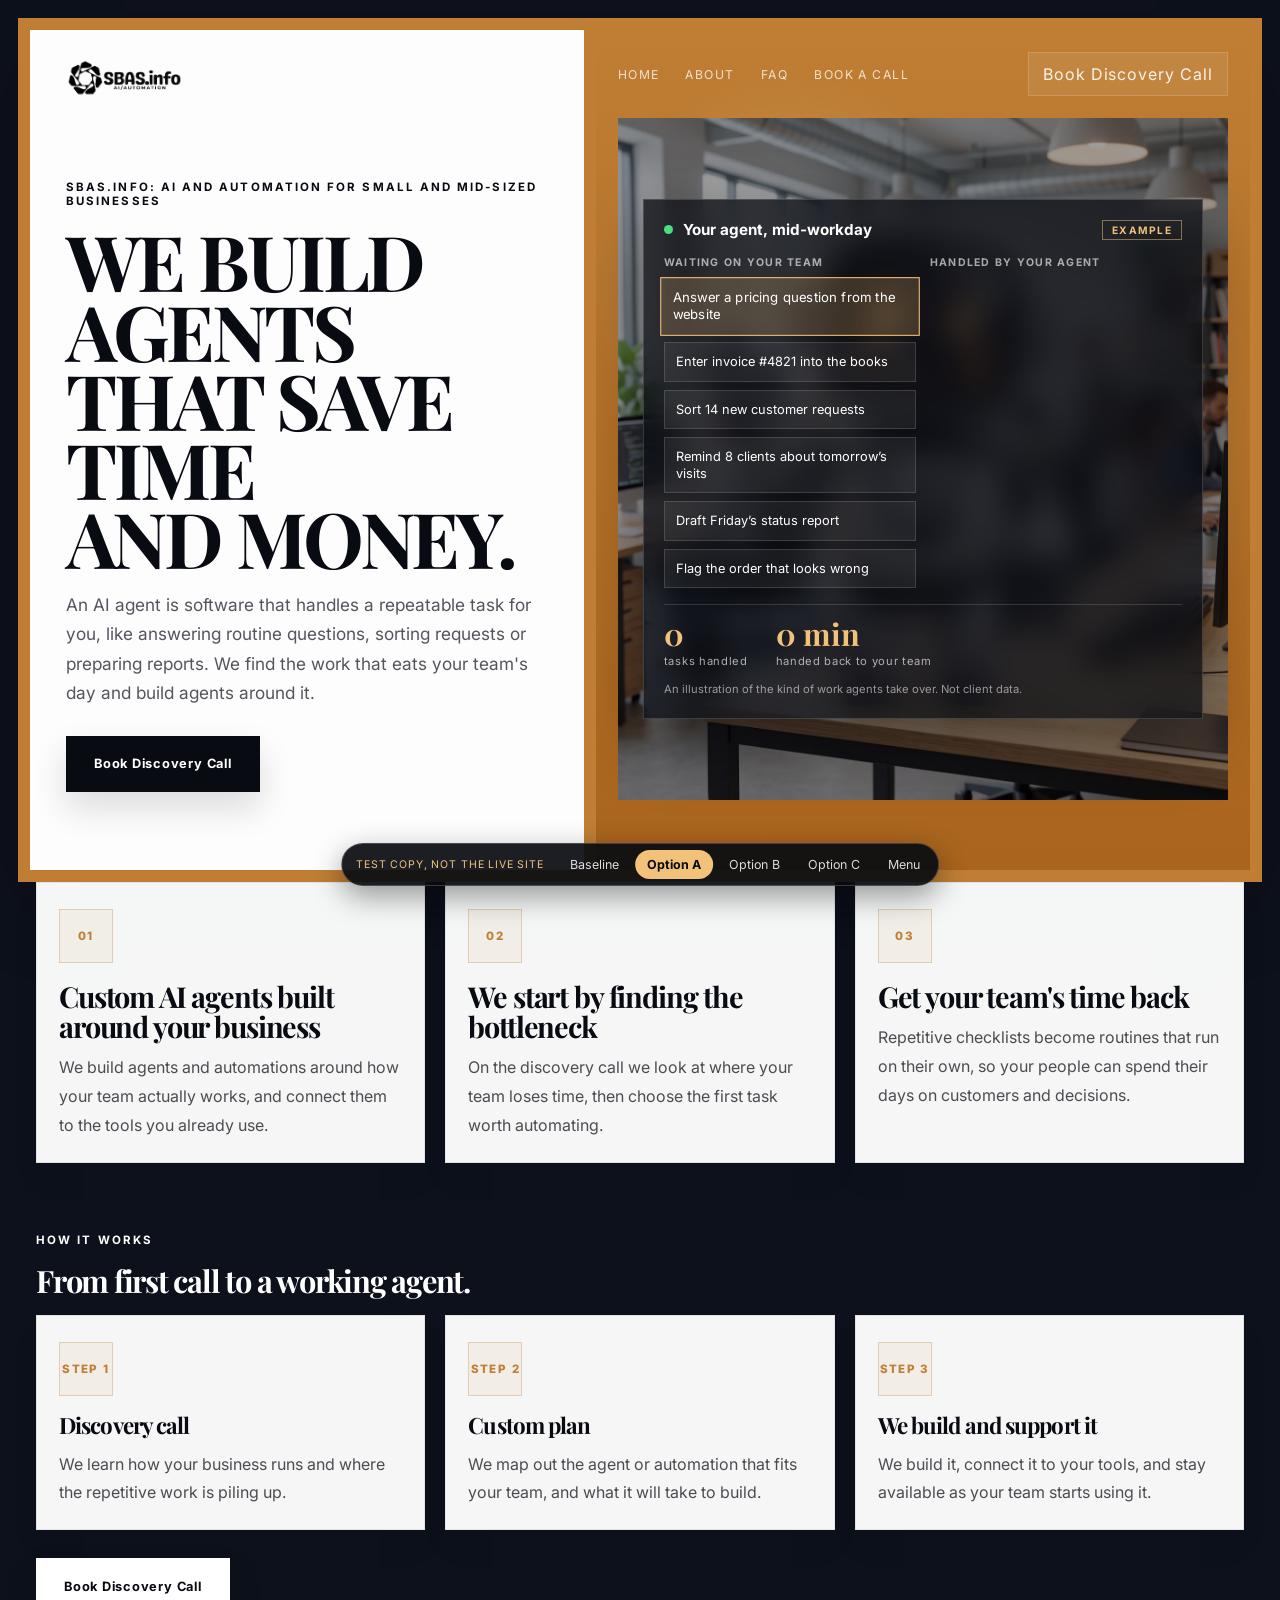
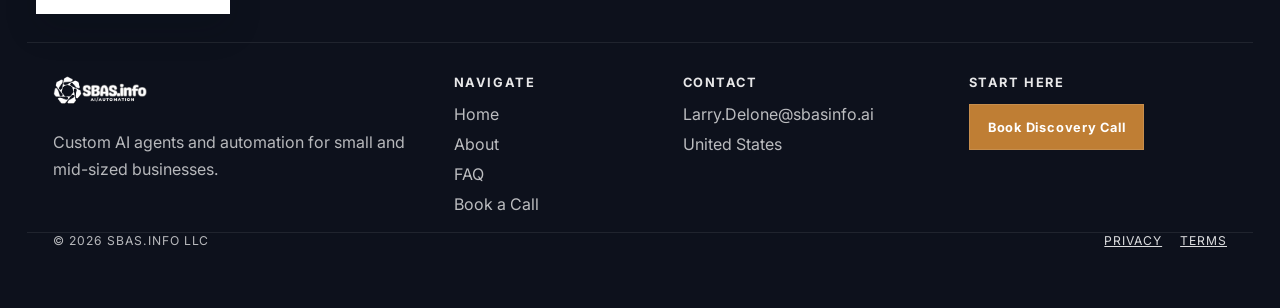
==== option-a.html @ 4b55c373 "Homepage Lab: test copy of the homepage with three wow options Baseline plus Option A (agent task bo" ====
<!DOCTYPE html>
<html lang="en">
  <head>
    <meta charset="UTF-8" />
    <meta name="viewport" content="width=device-width, initial-scale=1.0" />
    <meta name="robots" content="noindex, nofollow" />
    <title>Lab Option A | SBAS.info</title>
    <meta
      name="description"
      content="SBAS.info builds custom AI agents and automations for small and mid-sized businesses. Book a discovery call."
    />
    <link rel="preconnect" href="https://fonts.googleapis.com" />
    <link rel="preconnect" href="https://fonts.gstatic.com" crossorigin />
    <link
      href="https://fonts.googleapis.com/css2?family=Inter:wght@400;500;600;700;800;900&family=Playfair+Display:wght@500;600;700;800;900&display=swap"
      rel="stylesheet"
    />
    <link rel="icon" type="image/png" sizes="32x32" href="assets/favicon/favicon-32x32.png" />
    <link rel="icon" type="image/png" sizes="16x16" href="assets/favicon/favicon-16x16.png" />
    <link rel="apple-touch-icon" sizes="180x180" href="assets/favicon/apple-touch-icon.png" />
    <link rel="stylesheet" href="styles.css" />
    <link rel="stylesheet" href="lab.css" />
    <link rel="stylesheet" href="option-a.css" />
  </head>
  <body>
    <div class="page-frame">
      <div class="split-shell">
        <section class="content-panel">
          <header class="content-header">
            <img class="brand-logo" src="assets/logo-full.png?v=2" alt="SBAS.info" />
          </header>

          <div class="content-copy">
            <p class="eyebrow">SBAS.info: AI and automation for small and mid-sized businesses</p>
            <h1>WE BUILD AGENTS<br />THAT SAVE TIME<br />AND MONEY.</h1>
            <p class="subhead">
              An AI agent is software that handles a repeatable task for you, like answering routine
              questions, sorting requests or preparing reports. We find the work that eats your
              team's day and build agents around it.
            </p>

            <div class="cta-row">
              <a href="https://sbasinfo.ai/payment.html" class="primary-btn">Book Discovery Call</a>
            </div>
          </div>
        </section>

        <aside class="visual-panel">
          <nav class="visual-nav" aria-label="Main navigation">
            <div class="nav-links">
              <a href="index.html">Home</a>
              <a href="https://sbasinfo.ai/about.html">About</a>
              <a href="https://sbasinfo.ai/faq.html">FAQ</a>
              <a href="https://sbasinfo.ai/payment.html">Book a Call</a>
            </div>
            <a class="login-btn" href="https://sbasinfo.ai/payment.html">Book Discovery Call</a>
          </nav>

          <div class="visual-stage lab-stage lab-a" style="--hero: url('assets/hero-home.webp')">
            <div class="agent-board glass-card" role="group" aria-label="Example: an AI agent working through a team's task list">
              <div class="board-head">
                <span class="live-dot" aria-hidden="true"></span>
                <strong>Your agent, mid-workday</strong>
                <span class="board-tag">Example</span>
              </div>
              <div class="board-cols">
                <div class="board-col">
                  <h3>Waiting on your team</h3>
                  <ul id="todo"></ul>
                </div>
                <div class="board-col">
                  <h3>Handled by your agent</h3>
                  <ul id="done" aria-live="polite"></ul>
                </div>
              </div>
              <div class="board-foot">
                <div><strong id="count">0</strong><span>tasks handled</span></div>
                <div><strong id="mins">0 min</strong><span>handed back to your team</span></div>
              </div>
              <p class="board-note">An illustration of the kind of work agents take over. Not client data.</p>
            </div>
          </div>
        </aside>
      </div>

      <section class="homepage-capabilities" aria-label="Core SBAS capabilities">
        <div class="capability-card">
          <span class="capability-index">01</span>
          <h2>Custom AI agents built around your business</h2>
          <p>
            We build agents and automations around how your team actually works, and connect them
            to the tools you already use.
          </p>
        </div>

        <div class="capability-card">
          <span class="capability-index">02</span>
          <h2>We start by finding the bottleneck</h2>
          <p>
            On the discovery call we look at where your team loses time, then choose the first task
            worth automating.
          </p>
        </div>

        <div class="capability-card">
          <span class="capability-index">03</span>
          <h2>Get your team's time back</h2>
          <p>
            Repetitive checklists become routines that run on their own, so your people can spend
            their days on customers and decisions.
          </p>
        </div>
      </section>

      <section class="how-it-works" aria-label="How it works">
        <div class="how-heading">
          <p class="eyebrow">How it works</p>
          <h2>From first call to a working agent.</h2>
        </div>

        <div class="homepage-capabilities how-steps">
          <div class="capability-card">
            <span class="capability-index">Step 1</span>
            <h2>Discovery call</h2>
            <p>
              We learn how your business runs and where the repetitive work is piling up.
            </p>
          </div>

          <div class="capability-card">
            <span class="capability-index">Step 2</span>
            <h2>Custom plan</h2>
            <p>
              We map out the agent or automation that fits your team, and what it will take to build.
            </p>
          </div>

          <div class="capability-card">
            <span class="capability-index">Step 3</span>
            <h2>We build and support it</h2>
            <p>
              We build it, connect it to your tools, and stay available as your team starts using it.
            </p>
          </div>
        </div>

        <div class="cta-row how-cta">
          <a href="https://sbasinfo.ai/payment.html" class="primary-btn">Book Discovery Call</a>
        </div>
      </section>

      <footer class="site-footer">
        <div class="site-footer-shell">
          <div class="footer-brand-block">
            <div class="footer-brand">
              <img class="brand-logo" src="assets/logo-full-white.png?v=2" alt="SBAS.info" />
            </div>
            <p>Custom AI agents and automation for small and mid-sized businesses.</p>
          </div>

          <div class="footer-links-block">
            <h3>Navigate</h3>
            <ul>
              <li><a href="index.html">Home</a></li>
              <li><a href="https://sbasinfo.ai/about.html">About</a></li>
              <li><a href="https://sbasinfo.ai/faq.html">FAQ</a></li>
              <li><a href="https://sbasinfo.ai/payment.html">Book a Call</a></li>
            </ul>
          </div>

          <div class="footer-links-block">
            <h3>Contact</h3>
            <ul>
              <li><a href="mailto:Larry.Delone@sbasinfo.ai">Larry.Delone@sbasinfo.ai</a></li>
              <li><span>United States</span></li>
            </ul>
          </div>

          <div class="footer-cta-block">
            <h3>Start here</h3>
            <a href="https://sbasinfo.ai/payment.html" class="footer-cta">Book Discovery Call</a>
          </div>
        </div>

        <div class="footer-bottom">
          <span>© 2026 SBAS.info LLC</span>
          <span class="footer-legal"><a href="https://sbasinfo.ai/privacy.html">Privacy</a> <a href="https://sbasinfo.ai/terms.html">Terms</a></span>
        </div>
      </footer>
    </div>

    <script src="script.js"></script>
    <script src="lab.js"></script>
    <script src="option-a.js"></script>
  </body>
</html>
---- styles.css ----
﻿:root {
  --bg: #0d111c;
  --bg-panel: #f2f2f2;
  --white: #ffffff;
  --black: #090b12;
  --panel-blue: #bf7e34;
  --panel-blue-2: #a9641d;
  --muted: rgba(18, 21, 32, 0.72);
  --line: rgba(9, 11, 18, 0.12);
  --soft-border: rgba(255, 255, 255, 0.2);
  --glass: rgba(255, 255, 255, 0.1);
}

* {
  box-sizing: border-box;
  margin: 0;
  padding: 0;
}

html {
  scroll-behavior: smooth;
}

body {
  margin: 0;
  min-height: 100vh;
  background: var(--bg);
  color: var(--black);
  font-family: "Inter", sans-serif;
}

a {
  color: inherit;
  text-decoration: none;
}

button,
input,
select {
  font: inherit;
}

button:focus-visible,
a:focus-visible,
input:focus-visible,
select:focus-visible {
  outline: 2px solid rgba(255, 255, 255, 0.9);
  outline-offset: 3px;
}

.page-frame {
  min-height: 100vh;
  padding: 18px;
  background: var(--bg);
}

.site-footer {
  width: min(1480px, calc(100% - 18px));
  margin: 0 auto 18px;
  background: #0d111c;
  border-top: 1px solid rgba(255, 255, 255, 0.08);
  color: var(--white);
}

.site-footer-shell {
  display: grid;
  grid-template-columns: 1.3fr 0.7fr 0.9fr 0.9fr;
  gap: 28px;
  padding: 32px 26px 18px;
}

.footer-brand {
  display: inline-flex;
  align-items: center;
  gap: 12px;
  font-size: 1.3rem;
  font-weight: 800;
  letter-spacing: -0.06em;
}

.footer-brand img {
  display: block;
  height: 34px;
  width: auto;
}

.footer-brand-block p,
.footer-links-block li,
.footer-links-block span,
.footer-bottom {
  color: rgba(255, 255, 255, 0.7);
}

.footer-brand-block p {
  max-width: 360px;
  margin-top: 16px;
  line-height: 1.7;
}

.footer-links-block h3,
.footer-cta-block h3 {
  margin-bottom: 14px;
  font-size: 0.8rem;
  text-transform: uppercase;
  letter-spacing: 0.12em;
  color: rgba(255, 255, 255, 0.9);
}

.footer-links-block ul {
  list-style: none;
  display: grid;
  gap: 10px;
}

.footer-links-block a,
.footer-links-block span {
  color: rgba(255, 255, 255, 0.72);
}

.footer-cta {
  display: inline-flex;
  align-items: center;
  justify-content: center;
  min-height: 46px;
  padding: 0 18px;
  background: var(--panel-blue);
  color: var(--white);
  font-size: 0.8rem;
  font-weight: 700;
  letter-spacing: 0.06em;
  border: 1px solid rgba(255, 255, 255, 0.12);
}

.footer-bottom {
  display: flex;
  align-items: center;
  justify-content: space-between;
  gap: 18px;
  padding: 0 26px 24px;
  border-top: 1px solid rgba(255, 255, 255, 0.08);
  font-size: 0.76rem;
  letter-spacing: 0.08em;
  text-transform: uppercase;
}

.split-shell {
  display: grid;
  grid-template-columns: 1.02fr 1.18fr;
  width: min(1480px, 100%);
  min-height: calc(100vh - 36px);
  margin: 0 auto;
  border: 12px solid var(--panel-blue);
  background: var(--white);
  box-shadow: 0 30px 70px rgba(0, 0, 0, 0.2);
}

.content-panel {
  display: flex;
  flex-direction: column;
  justify-content: space-between;
  background: #fdfdfd;
  padding: 28px 36px 26px;
  border-right: 12px solid var(--panel-blue);
}

.homepage-capabilities {
  display: grid;
  grid-template-columns: repeat(3, minmax(0, 1fr));
  gap: 20px;
  width: min(1480px, 100%);
  margin: 0 auto 28px;
  padding: 0 18px 18px;
}

.capability-card {
  background: rgba(255, 255, 255, 0.96);
  border: 1px solid rgba(9, 11, 18, 0.08);
  padding: 26px 22px 22px;
  box-shadow: 0 18px 30px rgba(9, 11, 18, 0.04);
}

.capability-index {
  display: inline-flex;
  align-items: center;
  justify-content: center;
  min-width: 54px;
  min-height: 54px;
  margin-bottom: 18px;
  border: 1px solid rgba(191, 126, 52, 0.3);
  background: rgba(191, 126, 52, 0.08);
  color: var(--panel-blue);
  font-size: 0.72rem;
  font-weight: 800;
  letter-spacing: 0.12em;
  text-transform: uppercase;
}

.capability-card h2 {
  margin-bottom: 12px;
  font-family: "Playfair Display", serif;
  font-size: clamp(1.8rem, 2vw, 2.5rem);
  line-height: 1.05;
  letter-spacing: -0.04em;
}

.capability-card p {
  color: rgba(9, 11, 18, 0.72);
  line-height: 1.8;
}

.how-it-works {
  width: min(1480px, 100%);
  margin: 0 auto 28px;
  padding: 24px 18px 0;
}

.how-heading h2 {
  margin: 6px 0 18px;
  font-family: "Playfair Display", serif;
  font-size: clamp(1.8rem, 2.4vw, 2.8rem);
  line-height: 1.05;
  letter-spacing: -0.04em;
}

.how-heading h2,
.how-heading .eyebrow {
  color: var(--white);
}

.how-cta .primary-btn {
  background: var(--white);
  color: var(--black);
  border-color: var(--white);
}

.how-it-works .how-steps {
  margin: 0;
  padding: 0;
}

.how-it-works .capability-card h2 {
  font-size: clamp(1.4rem, 1.6vw, 1.9rem);
}

.how-cta {
  margin-top: 22px;
}

.content-header {
  display: flex;
  align-items: center;
  justify-content: flex-start;
}

.brand-logo {
  display: block;
  height: 40px;
  width: auto;
}

.content-copy {
  display: flex;
  flex-direction: column;
  justify-content: center;
  flex: 1;
  padding: 40px 0 10px;
}

.eyebrow {
  font-size: 0.72rem;
  font-weight: 700;
  letter-spacing: 0.18em;
  text-transform: uppercase;
  color: var(--black);
  margin-bottom: 18px;
}

.content-copy h1 {
  font-family: "Playfair Display", serif;
  font-size: clamp(3.2rem, 6vw, 7rem);
  line-height: 0.9;
  letter-spacing: -0.04em;
  text-transform: uppercase;
  font-weight: 700;
  margin: 0 0 18px;
  max-width: 520px;
}

.subhead {
  max-width: 470px;
  font-size: 1.08rem;
  line-height: 1.7;
  color: var(--muted);
}

.cta-row {
  margin-top: 28px;
}

.primary-btn,
.enterprise-cta,
.payment-submit {
  display: inline-flex;
  align-items: center;
  justify-content: center;
  min-height: 56px;
  padding: 0 26px;
  background: var(--black);
  color: var(--white);
  font-size: 0.8rem;
  font-weight: 700;
  letter-spacing: 0.06em;
  text-transform: none;
  border: 2px solid var(--black);
  box-shadow: 0 16px 34px rgba(9, 11, 18, 0.14);
  transition: transform 0.2s ease, box-shadow 0.2s ease;
}

.primary-btn:hover,
.enterprise-cta:hover,
.payment-submit:hover {
  transform: translateY(-2px);
  box-shadow: 0 20px 38px rgba(9, 11, 18, 0.18);
}

.trusted-by {
  display: flex;
  align-items: center;
  gap: 16px;
  border-top: 1px solid var(--line);
  padding-top: 18px;
  margin-top: 20px;
}

.trusted-by > span {
  font-size: 0.72rem;
  text-transform: uppercase;
  letter-spacing: 0.14em;
  color: rgba(9, 11, 18, 0.6);
  white-space: nowrap;
}

.logo-row {
  display: grid;
  grid-template-columns: repeat(5, minmax(0, 1fr));
  gap: 14px;
  width: 100%;
}

.logo-row div {
  display: flex;
  align-items: center;
  justify-content: center;
  min-height: 44px;
  font-size: 0.8rem;
  font-weight: 700;
  letter-spacing: 0.14em;
  text-transform: uppercase;
  color: rgba(9, 11, 18, 0.45);
  border: 1px solid rgba(9, 11, 18, 0.08);
  background: rgba(9, 11, 18, 0.015);
}

.visual-panel {
  position: relative;
  background: linear-gradient(180deg, var(--panel-blue) 0%, var(--panel-blue-2) 100%);
  overflow: hidden;
  padding: 22px 22px 26px;
  transition: background 0.9s ease, filter 0.9s ease;
}

.visual-panel::before {
  content: "";
  position: absolute;
  inset: 0;
  background: radial-gradient(circle at 30% 30%, rgba(255, 255, 255, 0.22), transparent 28%),
    radial-gradient(circle at 70% 50%, rgba(255, 255, 255, 0.1), transparent 38%);
  opacity: 0.9;
  transition: opacity 0.7s ease, transform 0.7s ease;
}

.visual-panel::after {
  content: "";
  position: absolute;
  inset: 10% 12% 20% 12%;
  border: 1px solid rgba(255, 255, 255, 0.14);
  border-radius: 28px;
  pointer-events: none;
}

.visual-panel[data-state="2"] {
  background: linear-gradient(180deg, #d39952 0%, #b67e39 100%);
}

.visual-panel[data-state="3"] {
  background: linear-gradient(180deg, #b87b2d 0%, #8d5918 100%);
}

.visual-nav {
  position: relative;
  z-index: 2;
  display: flex;
  justify-content: space-between;
  align-items: center;
  gap: 18px;
}

.nav-links {
  display: flex;
  align-items: center;
  gap: 26px;
  color: rgba(255, 255, 255, 0.85);
  font-size: 0.76rem;
  letter-spacing: 0.12em;
  text-transform: uppercase;
}

.nav-links a,
.login-btn {
  opacity: 0.9;
}

.login-btn {
  display: inline-flex;
  align-items: center;
  justify-content: center;
  min-height: 44px;
  padding: 0 14px;
  border: 1px solid rgba(255, 255, 255, 0.18);
  color: var(--white);
  background: rgba(255, 255, 255, 0.08);
  letter-spacing: 0.06em;
  text-transform: none;
}

.visual-stage {
  position: relative;
  height: calc(100% - 110px);
  min-height: 540px;
  margin-top: 22px;
}

.home-hero-image {
  position: absolute;
  inset: 0;
  width: 100%;
  height: 100%;
  object-fit: cover;
  object-position: 75% 38%;
}

#chip-canvas {
  position: absolute;
  inset: 0;
  width: 100%;
  height: 100%;
  display: block;
}

.feature-tag {
  position: absolute;
  left: 22px;
  right: 22px;
  bottom: 26px;
  display: flex;
  align-items: center;
  gap: 14px;
  background: rgba(255, 255, 255, 0.12);
  border: 1px solid rgba(255, 255, 255, 0.18);
  backdrop-filter: blur(10px);
  padding: 18px 18px;
  opacity: 1;
  transform: translateY(0);
  transition: transform 0.5s ease, opacity 0.5s ease, filter 0.5s ease;
  will-change: transform, opacity;
}

.feature-tag.is-transitioning {
  opacity: 0;
  transform: translateY(12px) scale(0.985);
}

.tag-index {
  display: inline-flex;
  align-items: center;
  justify-content: center;
  width: 52px;
  height: 52px;
  border: 1px solid rgba(255, 255, 255, 0.25);
  font-size: 0.74rem;
  letter-spacing: 0.14em;
  color: var(--white);
}

.feature-copy {
  transition: transform 0.5s ease, opacity 0.5s ease;
}

.feature-tag strong {
  display: block;
  font-size: 1rem;
  letter-spacing: -0.04em;
  color: var(--white);
}

.feature-tag small {
  display: block;
  color: rgba(255, 255, 255, 0.8);
  letter-spacing: 0.08em;
  text-transform: uppercase;
  margin-top: 6px;
}

.arrow-controls {
  position: absolute;
  right: 22px;
  bottom: 132px;
  display: inline-flex;
  gap: 10px;
  z-index: 2;
}

.arrow-controls button {
  width: 42px;
  height: 42px;
  border: 1px solid rgba(255, 255, 255, 0.24);
  background: rgba(255, 255, 255, 0.06);
  color: var(--white);
  font-size: 1.1rem;
  cursor: pointer;
  transition: transform 0.2s ease, background 0.2s ease;
}

.arrow-controls button:hover {
  transform: translateY(-2px);
  background: rgba(255, 255, 255, 0.12);
}

.sub-page-body {
  background: #f4f5f9;
  color: var(--black);
  font-family: "Inter", sans-serif;
}

.enterprise-shell {
  width: min(1220px, calc(100% - 32px));
  margin: 0 auto;
}

.enterprise-header {
  display: flex;
  align-items: center;
  justify-content: space-between;
  gap: 18px;
  padding: 22px 0;
  border-bottom: 1px solid rgba(9, 11, 18, 0.08);
}

.enterprise-brand {
  display: inline-flex;
  align-items: center;
  gap: 12px;
  font-weight: 800;
  letter-spacing: -0.06em;
}

.enterprise-brand .brand-logo {
  height: 34px;
}

.enterprise-nav {
  display: flex;
  align-items: center;
  gap: 28px;
  font-size: 0.76rem;
  letter-spacing: 0.12em;
  text-transform: uppercase;
  color: rgba(9, 11, 18, 0.72);
}

.enterprise-nav a {
  transition: opacity 0.2s ease;
}

.enterprise-nav a:hover {
  opacity: 0.8;
}

.enterprise-cta {
  min-height: 46px;
  padding: 0 18px;
}

.about-page,
.payment-page {
  padding: 56px 0 90px;
}

.page-hero {
  display: grid;
  grid-template-columns: 1.08fr 0.92fr;
  align-items: center;
  gap: 32px;
  padding: 28px 0 60px;
}

.kicker {
  color: var(--panel-blue);
  font-size: 0.72rem;
  font-weight: 800;
  letter-spacing: 0.16em;
  text-transform: uppercase;
  margin-bottom: 18px;
}

.hero-title {
  font-family: "Playfair Display", serif;
  font-size: clamp(2.8rem, 5vw, 5.4rem);
  line-height: 0.92;
  letter-spacing: -0.04em;
  margin-bottom: 18px;
}

.hero-copy {
  max-width: 640px;
  color: rgba(9, 11, 18, 0.72);
  font-size: 1.05rem;
  line-height: 1.8;
}

.hero-panel {
  background: linear-gradient(180deg, #c6873c 0%, #a86821 100%);
  border: 8px solid #835217;
  min-height: 330px;
  padding: 22px;
  position: relative;
  overflow: hidden;
}

.page-hero-mascot {
  position: absolute;
  inset: 0;
  width: 100%;
  height: 100%;
  object-fit: cover;
}

.about-page .page-hero-mascot {
  object-position: center 45%;
}

.payment-page .hero-panel {
  background: linear-gradient(135deg, #18283a 0%, #080d15 100%);
  border-color: #263a50;
}

.payment-page .hero-panel::before,
.payment-page .hero-panel::after {
  display: none;
}

.payment-page .page-hero-mascot {
  left: auto;
  right: -12px;
  width: 68%;
  object-fit: contain;
  object-position: right center;
}

.payment-page .hero-panel::before {
  left: 20px;
  right: auto;
}

.payment-page .hero-panel::after {
  left: auto;
  right: 22px;
}

.payment-page .metric-stack {
  left: 22px;
  right: auto;
}

.hero-panel::before,
.hero-panel::after {
  content: "";
  position: absolute;
  border: 1px solid rgba(255, 255, 255, 0.28);
  z-index: 1;
}

.hero-panel::before {
  inset: 20px 20px auto auto;
  width: 110px;
  height: 110px;
}

.hero-panel::after {
  left: 22px;
  bottom: 22px;
  width: 160px;
  height: 80px;
}

.panel-grid {
  position: absolute;
  inset: 0;
  z-index: 1;
  background-image: linear-gradient(90deg, rgba(0,0,0,0.08), rgba(0,0,0,0.4)),
    linear-gradient(rgba(255,255,255,0.08) 1px, transparent 1px),
    linear-gradient(90deg, rgba(255,255,255,0.08) 1px, transparent 1px);
  background-size: 100% 100%, 26px 26px, 26px 26px;
  background-repeat: no-repeat, repeat, repeat;
}

.metric-stack {
  position: absolute;
  z-index: 2;
  right: 22px;
  bottom: 22px;
  display: grid;
  gap: 12px;
}

.page-hero .metric-badge {
  background: rgba(5, 12, 22, 0.7);
  border-color: rgba(255, 255, 255, 0.3);
  backdrop-filter: blur(8px);
}

.metric-badge {
  background: rgba(255, 255, 255, 0.12);
  border: 1px solid rgba(255, 255, 255, 0.18);
  color: var(--white);
  padding: 12px 14px;
  min-width: 160px;
}

.metric-badge strong {
  display: block;
  font-size: 1.7rem;
  letter-spacing: -0.06em;
  margin-bottom: 4px;
}

.metric-badge span {
  font-size: 0.72rem;
  letter-spacing: 0.12em;
  text-transform: uppercase;
  color: rgba(255, 255, 255, 0.82);
}

.section-block {
  padding-top: 20px;
}

.section-heading {
  margin-bottom: 24px;
}

.section-heading h2 {
  font-size: clamp(2rem, 3vw, 3.2rem);
  line-height: 1.02;
  letter-spacing: -0.07em;
  margin-bottom: 8px;
}

.section-heading p {
  color: rgba(9, 11, 18, 0.68);
  line-height: 1.7;
  max-width: 680px;
}

.values-grid,
.outcomes-grid,
.team-grid {
  display: grid;
  grid-template-columns: repeat(3, minmax(0, 1fr));
  gap: 22px;
}

.team-grid {
  grid-template-columns: repeat(2, minmax(0, 1fr));
}

.staff-photo {
  display: flex;
  align-items: center;
  justify-content: center;
  overflow: hidden;
  width: 100%;
  min-height: 260px;
  margin-bottom: 18px;
  border: 1px solid rgba(9, 11, 18, 0.08);
  background: linear-gradient(135deg, rgba(191, 126, 52, 0.15), rgba(9, 11, 18, 0.04));
  color: rgba(9, 11, 18, 0.72);
  font-weight: 700;
  letter-spacing: 0.08em;
  text-transform: uppercase;
}

.staff-photo img {
  width: 100%;
  height: 100%;
  min-height: 260px;
  object-fit: cover;
  object-position: top center;
  display: block;
}

.value-card,
.outcome-card,
.team-card {
  background: rgba(255, 255, 255, 0.9);
  border: 1px solid rgba(9, 11, 18, 0.08);
  padding: 26px 22px;
}

.value-card strong,
.outcome-card strong,
.team-card strong {
  display: block;
  font-size: 1.4rem;
  letter-spacing: -0.05em;
  margin-bottom: 10px;
}

.role-tag {
  margin: 8px 0 14px;
  color: var(--panel-blue);
  font-size: 0.72rem;
  font-weight: 700;
  letter-spacing: 0.12em;
  text-transform: uppercase;
}

.value-card p,
.outcome-card p,
.team-card p {
  color: rgba(9, 11, 18, 0.7);
  line-height: 1.7;
}

.story-grid {
  display: grid;
  grid-template-columns: 1.1fr 0.9fr;
  gap: 26px;
  align-items: center;
  margin-top: 28px;
}

.story-card {
  background: var(--black);
  color: var(--white);
  padding: 34px 28px;
}

.story-card p {
  color: rgba(255, 255, 255, 0.78);
  line-height: 1.8;
}

.story-aside {
  background: #e9ebf5;
  border: 1px solid rgba(9, 11, 18, 0.08);
  padding: 24px;
}

.story-aside ul {
  list-style: none;
  display: grid;
  gap: 16px;
  margin-top: 18px;
}

.story-aside li {
  padding-top: 12px;
  border-top: 1px solid rgba(9, 11, 18, 0.1);
  color: rgba(9, 11, 18, 0.8);
}

.checkout-shell {
  display: grid;
  grid-template-columns: 1.05fr 0.95fr;
  gap: 26px;
  padding-top: 16px;
}

.checkout-card,
.summary-card {
  background: rgba(255, 255, 255, 0.96);
  border: 1px solid rgba(9, 11, 18, 0.08);
  padding: 28px;
}

.checkout-card h1,
.summary-card h2 {
  font-size: clamp(2.2rem, 4vw, 3.5rem);
  line-height: 0.96;
  letter-spacing: -0.08em;
  margin-bottom: 18px;
}

.plan-list {
  display: grid;
  gap: 14px;
  margin: 24px 0;
}

.plan-option {
  display: flex;
  align-items: center;
  gap: 16px;
  padding: 16px 18px;
  border: 1px solid rgba(9, 11, 18, 0.08);
  background: #f6f7fb;
  cursor: pointer;
  transition: border-color 0.2s ease, transform 0.2s ease;
}

.plan-option.selected {
  border-color: var(--panel-blue);
  background: rgba(191, 126, 52, 0.06);
}

.plan-option:hover {
  transform: translateY(-1px);
}

.plan-option input {
  accent-color: var(--panel-blue);
}

.plan-meta {
  display: flex;
  align-items: center;
  justify-content: space-between;
  width: 100%;
  gap: 16px;
}

.plan-name {
  font-weight: 700;
  font-size: 1.02rem;
}

.plan-price {
  font-weight: 700;
  color: var(--black);
}

.form-grid {
  display: grid;
  grid-template-columns: repeat(2, minmax(0, 1fr));
  gap: 16px;
  margin-top: 24px;
}

.field {
  display: grid;
  gap: 8px;
}

.field.full {
  grid-column: 1 / -1;
}

.field label {
  font-size: 0.72rem;
  letter-spacing: 0.12em;
  text-transform: uppercase;
  color: rgba(9, 11, 18, 0.64);
}

.field input,
.field select {
  width: 100%;
  min-height: 52px;
  border: 1px solid rgba(9, 11, 18, 0.12);
  background: #f8f9fc;
  padding: 0 14px;
  color: var(--black);
}

.stripe-ready-panel {
  margin-top: 22px;
  padding: 18px 18px 16px;
  background: rgba(191, 126, 52, 0.05);
  border: 1px dashed rgba(9, 11, 18, 0.18);
}

.stripe-header-row {
  display: flex;
  align-items: center;
  justify-content: space-between;
  gap: 12px;
  margin-bottom: 10px;
}

.stripe-label {
  font-size: 0.72rem;
  font-weight: 700;
  letter-spacing: 0.12em;
  text-transform: uppercase;
  color: rgba(9, 11, 18, 0.7);
}

.stripe-badge {
  display: inline-flex;
  align-items: center;
  justify-content: center;
  min-height: 26px;
  padding: 0 10px;
  background: rgba(191, 126, 52, 0.12);
  color: var(--panel-blue);
  font-size: 0.62rem;
  font-weight: 700;
  letter-spacing: 0.1em;
  text-transform: uppercase;
}

.stripe-text {
  color: rgba(9, 11, 18, 0.7);
  line-height: 1.7;
  margin-bottom: 12px;
}

.stripe-placeholder {
  display: flex;
  align-items: center;
  justify-content: center;
  min-height: 64px;
  border: 1px solid rgba(9, 11, 18, 0.12);
  background: rgba(255, 255, 255, 0.62);
  color: rgba(9, 11, 18, 0.5);
  font-size: 0.72rem;
  font-weight: 700;
  letter-spacing: 0.12em;
  text-transform: uppercase;
}

.summary-card {
  background: linear-gradient(180deg, #c6873c 0%, #a86821 100%);
  color: var(--white);
  border: 8px solid #835217;
}

.summary-list {
  display: grid;
  gap: 14px;
  margin: 16px 0 26px;
}

.summary-item {
  display: flex;
  align-items: center;
  justify-content: space-between;
  gap: 18px;
  padding-bottom: 12px;
  border-bottom: 1px solid rgba(255, 255, 255, 0.22);
}

.summary-item small {
  color: rgba(255, 255, 255, 0.8);
  font-size: 0.72rem;
  letter-spacing: 0.1em;
  text-transform: uppercase;
}

.summary-total {
  display: flex;
  align-items: center;
  justify-content: space-between;
  gap: 18px;
  padding-top: 16px;
  border-top: 1px solid rgba(255, 255, 255, 0.2);
  font-size: 1.2rem;
  font-weight: 700;
}

.summary-card .light-note {
  margin-top: 18px;
  color: rgba(255, 255, 255, 0.8);
  line-height: 1.7;
}

.payment-submit {
  width: 100%;
  margin-top: 24px;
  min-height: 56px;
  border: none;
  background: var(--black);
  color: var(--white);
  font-weight: 700;
  letter-spacing: 0.06em;
  text-transform: none;
  cursor: pointer;
}

@media (max-width: 960px) {
  .split-shell {
    grid-template-columns: 1fr;
  }

  .content-panel {
    border-right: none;
    border-bottom: 12px solid var(--panel-blue);
  }

  .homepage-capabilities {
    grid-template-columns: 1fr;
    padding-left: 12px;
    padding-right: 12px;
  }

  .site-footer-shell {
    grid-template-columns: 1fr 1fr;
  }

  .page-hero,
  .story-grid,
  .checkout-shell,
  .values-grid,
  .outcomes-grid,
  .team-grid {
    grid-template-columns: 1fr;
  }

  .enterprise-nav {
    display: none;
  }

  .visual-stage {
    min-height: 420px;
  }

  .nav-links {
    gap: 16px;
    font-size: 0.68rem;
  }

  .feature-tag {
    left: 16px;
    right: 16px;
    bottom: 20px;
  }

  .arrow-controls {
    right: 16px;
    bottom: 116px;
  }
}

@media (max-width: 620px) {
  .page-frame {
    padding: 12px;
  }

  .split-shell {
    border-width: 8px;
    box-shadow: 0 16px 40px rgba(0, 0, 0, 0.18);
  }

  .content-panel {
    padding: 18px 18px 22px;
  }

  .content-copy {
    padding-top: 22px;
  }

  .content-copy h1 {
    max-width: 100%;
  }

  .cta-row {
    display: block;
  }

  .cta-row .primary-btn {
    width: 100%;
  }

  .trusted-by {
    flex-direction: column;
    align-items: flex-start;
  }

  .homepage-capabilities {
    gap: 14px;
    padding-left: 8px;
    padding-right: 8px;
  }

  .capability-card {
    padding: 22px 18px 20px;
  }

  .site-footer-shell {
    grid-template-columns: 1fr;
    gap: 20px;
    padding-left: 18px;
    padding-right: 18px;
  }

  .footer-bottom {
    flex-direction: column;
    align-items: flex-start;
    padding-left: 18px;
    padding-right: 18px;
  }

  .logo-row {
    grid-template-columns: repeat(2, minmax(0, 1fr));
    width: 100%;
  }

  .visual-panel {
    padding: 16px 16px 18px;
  }

  .visual-nav {
    flex-wrap: wrap;
    gap: 12px;
  }

  .nav-links {
    width: 100%;
    justify-content: space-between;
    gap: 10px;
    font-size: 0.58rem;
    letter-spacing: 0.09em;
  }

  .login-btn {
    width: 100%;
    min-height: 42px;
  }

  .visual-stage {
    min-height: 320px;
    margin-top: 12px;
  }

  .home-hero-image {
    object-position: 60% 38%;
  }

  .feature-tag {
    gap: 10px;
    padding: 14px 12px;
  }

  .tag-index {
    width: 42px;
    height: 42px;
    font-size: 0.68rem;
  }

  .feature-tag strong {
    font-size: 0.88rem;
  }

  .feature-tag small {
    font-size: 0.62rem;
    letter-spacing: 0.06em;
  }

  .arrow-controls {
    bottom: 110px;
  }

  .enterprise-header {
    flex-wrap: wrap;
  }

  .hero-title {
    font-size: clamp(2.4rem, 16vw, 4rem);
  }

  .form-grid {
    grid-template-columns: 1fr;
  }

  .content-panel,
  .visual-panel,
  .checkout-card,
  .summary-card {
    padding-left: 18px;
    padding-right: 18px;
  }
}

.legal-page {
  padding: 56px 0 90px;
}

.legal-title {
  font-size: clamp(2.2rem, 4vw, 3.6rem);
  line-height: 1.02;
  letter-spacing: -0.06em;
  margin-bottom: 10px;
}

.legal-body {
  max-width: 760px;
}

.legal-body h2 {
  margin: 30px 0 8px;
  font-size: 1.3rem;
  letter-spacing: -0.02em;
}

.legal-body p,
.legal-body li {
  color: rgba(9, 11, 18, 0.78);
  line-height: 1.8;
}

.legal-body ul {
  margin: 8px 0 8px 20px;
  list-style: disc;
}

.legal-body li {
  margin-bottom: 10px;
}

.legal-body a {
  text-decoration: underline;
}

.footer-legal {
  display: inline-flex;
  gap: 18px;
}

.footer-legal a {
  color: rgba(255, 255, 255, 0.85);
  text-decoration: underline;
}

.faq-list {
  max-width: 760px;
}

.faq-item {
  border-bottom: 1px solid rgba(9, 11, 18, 0.12);
}

.faq-item summary {
  display: flex;
  align-items: center;
  justify-content: space-between;
  gap: 16px;
  padding: 18px 0;
  font-weight: 700;
  font-size: 1.05rem;
  cursor: pointer;
  list-style: none;
}

.faq-item summary::-webkit-details-marker {
  display: none;
}

.faq-item summary::after {
  content: "+";
  flex-shrink: 0;
  font-size: 1.4rem;
  line-height: 1;
}

.faq-item[open] summary::after {
  content: "\2212";
}

.faq-item p {
  padding: 0 0 20px;
  color: rgba(9, 11, 18, 0.78);
  line-height: 1.8;
}

.faq-item a {
  text-decoration: underline;
}

.faq-cta {
  margin-top: 32px;
}

.field.hp {
  position: absolute;
  left: -9999px;
  width: 1px;
  height: 1px;
  overflow: hidden;
}

.form-status {
  margin-top: 16px;
  min-height: 1.4em;
  font-weight: 600;
  line-height: 1.5;
}

.form-status[data-kind="success"] {
  color: #1a7f4b;
}

.form-status[data-kind="error"] {
  color: #b3261e;
}

.payment-submit:disabled {
  opacity: 0.7;
  cursor: not-allowed;
  transform: none;
}
---- lab.css ----
/* Lab-only styles: the switcher bar, plus pieces shared by the "wow" options.
   Nothing here exists on the live site. */

/* The amber frame inside the hero would sit on top of our cards. */
.visual-panel::after {
  display: none;
}

/* ---------- shared stage for options A and C ---------- */
.lab-stage {
  position: relative;
  display: grid;
  place-items: center;
  padding: 18px;
  isolation: isolate;
}

.lab-stage::before {
  content: "";
  position: absolute;
  inset: 0;
  z-index: -1;
  background: var(--hero, none) 75% 38% / cover;
  filter: brightness(0.62) saturate(1.1);
}

.glass-card {
  width: min(100%, 560px);
  padding: 20px;
  color: #fff;
  background: rgba(9, 11, 18, 0.74);
  border: 1px solid rgba(255, 255, 255, 0.16);
  backdrop-filter: blur(14px);
  box-shadow: 0 24px 60px rgba(0, 0, 0, 0.38);
}

.board-tag {
  margin-left: auto;
  padding: 3px 9px;
  font-size: 0.64rem;
  font-weight: 700;
  letter-spacing: 0.12em;
  text-transform: uppercase;
  color: #f2c27a;
  border: 1px solid rgba(242, 194, 122, 0.5);
}

.board-note {
  margin-top: 12px;
  font-size: 0.7rem;
  line-height: 1.5;
  color: rgba(255, 255, 255, 0.55);
}

/* ---------- switcher bar ---------- */
.lab-bar {
  position: fixed;
  left: 50%;
  bottom: 14px;
  z-index: 9999;
  display: flex;
  align-items: center;
  gap: 4px;
  max-width: calc(100% - 20px);
  padding: 6px;
  transform: translateX(-50%);
  font-family: "Inter", sans-serif;
  font-size: 0.78rem;
  color: #fff;
  background: rgba(9, 11, 18, 0.92);
  border: 1px solid rgba(255, 255, 255, 0.2);
  border-radius: 999px;
  box-shadow: 0 10px 30px rgba(0, 0, 0, 0.4);
  overflow-x: auto;
}

.lab-bar .lab-label {
  padding: 0 10px 0 8px;
  font-size: 0.66rem;
  letter-spacing: 0.08em;
  text-transform: uppercase;
  color: #f2c27a;
  white-space: nowrap;
}

.lab-bar a {
  padding: 7px 12px;
  border-radius: 999px;
  white-space: nowrap;
  opacity: 0.85;
}

.lab-bar a:hover {
  opacity: 1;
  background: rgba(255, 255, 255, 0.1);
}

.lab-bar a[aria-current="page"] {
  opacity: 1;
  color: #090b12;
  font-weight: 700;
  background: #f2c27a;
}

@media (max-width: 620px) {
  .lab-bar .lab-label {
    display: none;
  }

  /* Phones have little room: give the cards more of it. */
  .lab-stage {
    padding: 8px;
  }

  .glass-card {
    padding: 14px;
  }
}

@media print {
  .lab-bar {
    display: none;
  }
}
---- option-a.css ----
/* Option A: "Watch an agent work". A task board that clears itself. */

.agent-board {
  display: block;
}

.board-head {
  display: flex;
  align-items: center;
  gap: 10px;
  margin-bottom: 16px;
  font-size: 0.95rem;
}

.live-dot {
  width: 9px;
  height: 9px;
  border-radius: 50%;
  background: #4ade80;
  box-shadow: 0 0 0 0 rgba(74, 222, 128, 0.6);
  animation: live-pulse 1.8s infinite;
}

@keyframes live-pulse {
  70% {
    box-shadow: 0 0 0 9px rgba(74, 222, 128, 0);
  }
  100% {
    box-shadow: 0 0 0 0 rgba(74, 222, 128, 0);
  }
}

.board-cols {
  display: grid;
  grid-template-columns: 1fr 1fr;
  gap: 14px;
}

.board-col h3 {
  margin-bottom: 9px;
  font-size: 0.66rem;
  font-weight: 700;
  letter-spacing: 0.12em;
  text-transform: uppercase;
  color: rgba(255, 255, 255, 0.62);
}

.board-col ul {
  display: grid;
  gap: 8px;
  align-content: start;
  min-height: 292px;
  list-style: none;
}

.task {
  display: flex;
  gap: 8px;
  align-items: flex-start;
  padding: 10px 11px;
  font-size: 0.8rem;
  line-height: 1.35;
  background: rgba(255, 255, 255, 0.06);
  border: 1px solid rgba(255, 255, 255, 0.14);
  transition: transform 0.3s ease, background 0.3s ease, border-color 0.3s ease, opacity 0.4s ease;
}

.task.working {
  transform: scale(1.03);
  background: rgba(242, 194, 122, 0.2);
  border-color: #f2c27a;
}

.task.done {
  background: rgba(74, 222, 128, 0.1);
  border-color: rgba(74, 222, 128, 0.42);
  animation: task-in 0.45s ease;
}

.task.done::before {
  content: "\2713";
  flex-shrink: 0;
  font-weight: 800;
  color: #4ade80;
}

.task.leaving {
  opacity: 0;
}

@keyframes task-in {
  from {
    opacity: 0;
    transform: translateX(-14px);
  }
  to {
    opacity: 1;
    transform: translateX(0);
  }
}

.board-foot {
  display: flex;
  gap: 28px;
  margin-top: 16px;
  padding-top: 14px;
  border-top: 1px solid rgba(255, 255, 255, 0.14);
}

.board-foot strong {
  display: block;
  font-family: "Playfair Display", serif;
  font-size: 1.9rem;
  line-height: 1;
  color: #f2c27a;
}

.board-foot span {
  font-size: 0.7rem;
  letter-spacing: 0.06em;
  color: rgba(255, 255, 255, 0.65);
}

@media (max-width: 620px) {
  /* One column: the next two waiting tasks on top, finished ones below as single lines. */
  .board-cols {
    grid-template-columns: 1fr;
    gap: 14px;
  }

  .board-col ul {
    min-height: 0;
    gap: 6px;
  }

  #todo {
    min-height: 98px;
  }

  #todo .task:nth-child(n + 3) {
    display: none;
  }

  .task {
    display: block;
    padding: 9px 10px;
    font-size: 0.78rem;
    white-space: nowrap;
    overflow: hidden;
    text-overflow: ellipsis;
  }

  .task.done::before {
    margin-right: 8px;
  }

  #done {
    min-height: 232px;
  }

  .board-foot {
    gap: 22px;
  }
}

@media (prefers-reduced-motion: reduce) {
  .live-dot,
  .task.done {
    animation: none;
  }

  .task {
    transition: none;
  }
}
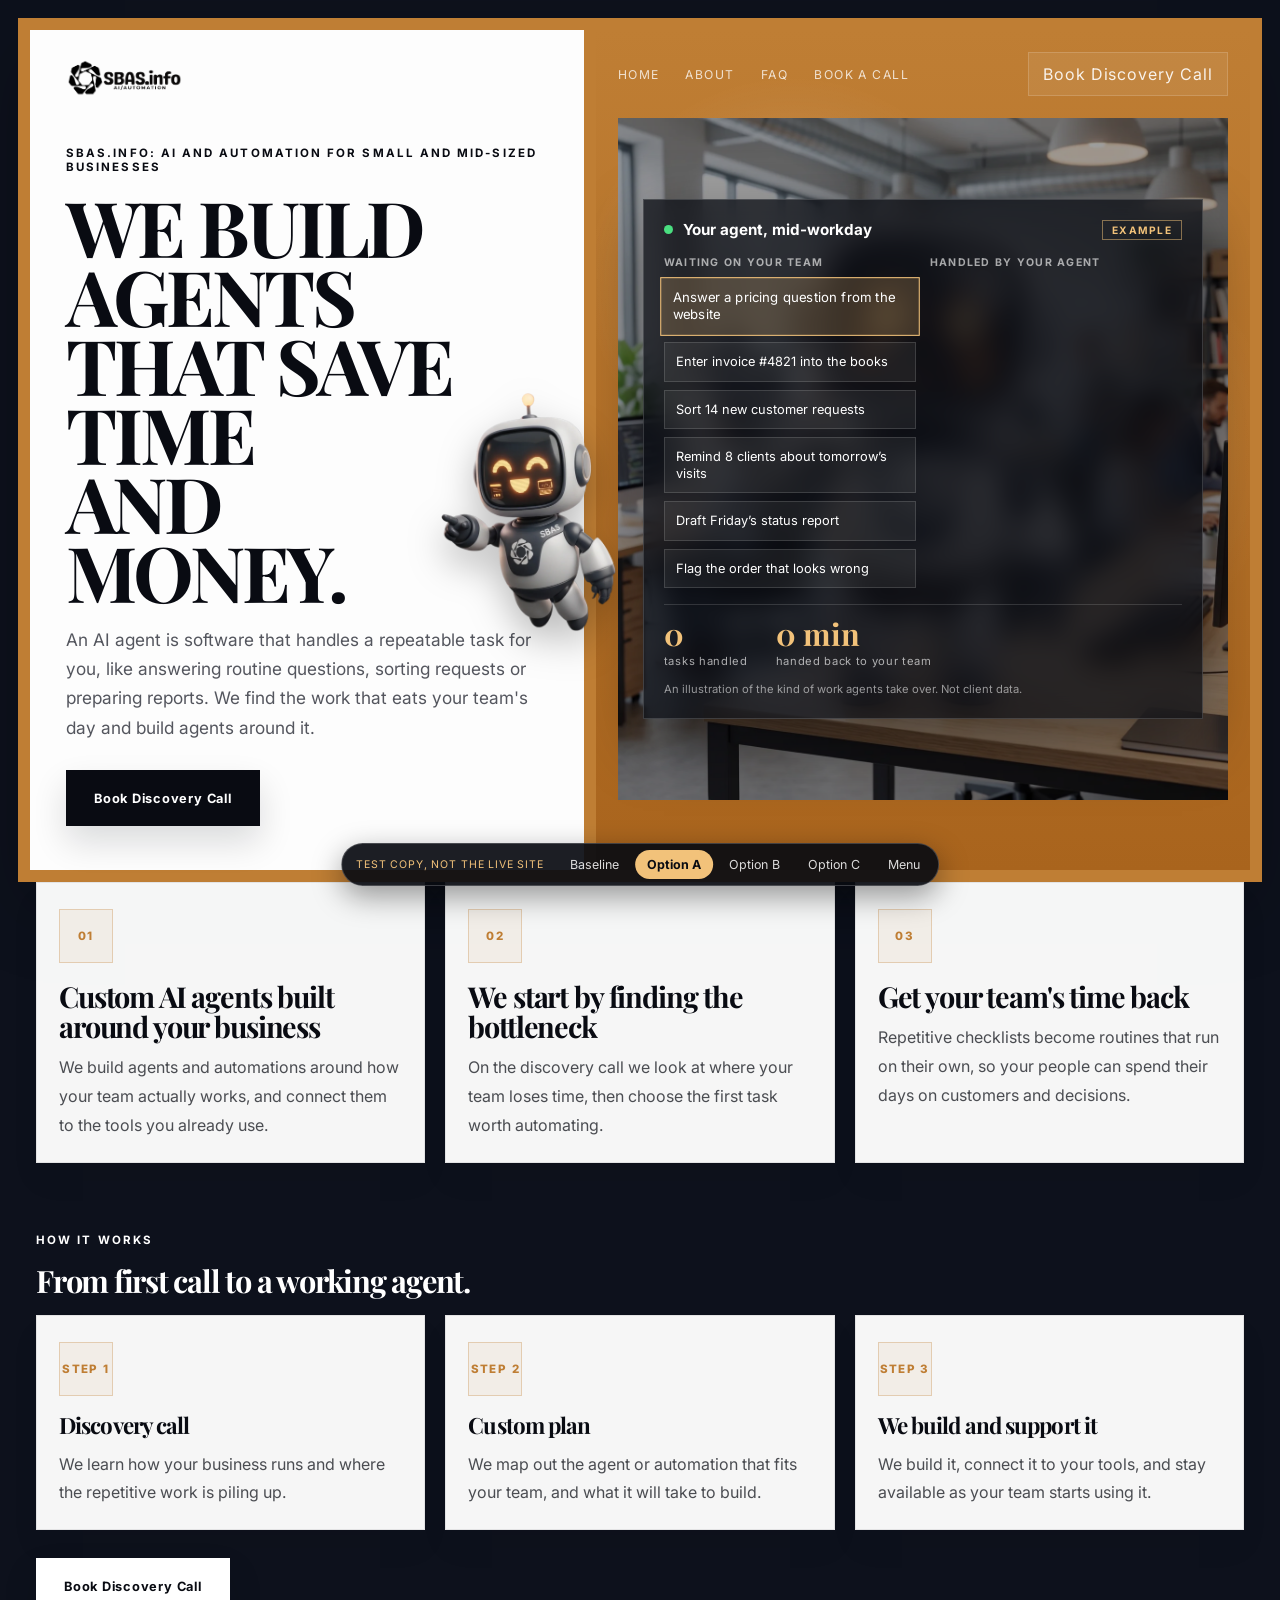
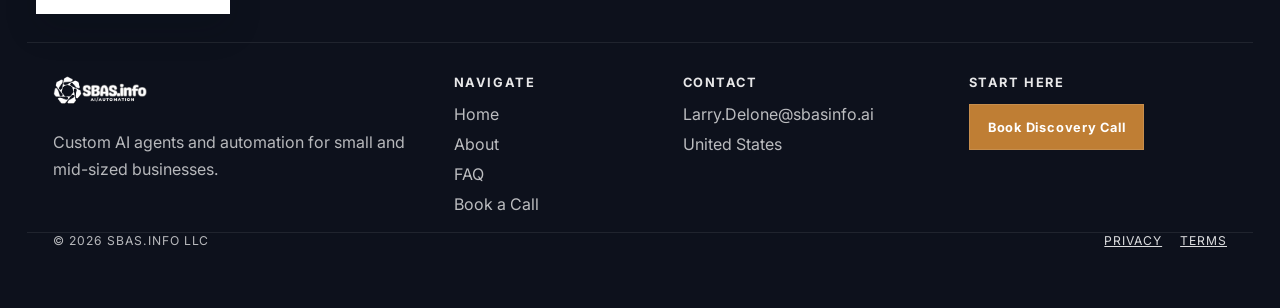
==== commit 66d1e339: "Add the pointing robot beside the headline on options A, B and C Trimmed cutout from the website's h" ====
--- a/option-a.html
+++ b/option-a.html
@@ -32,7 +32,10 @@
 
           <div class="content-copy">
             <p class="eyebrow">SBAS.info: AI and automation for small and mid-sized businesses</p>
-            <h1>WE BUILD AGENTS<br />THAT SAVE TIME<br />AND MONEY.</h1>
+            <div class="hero-headline">
+              <h1>WE BUILD<br />AGENTS<br />THAT SAVE<br />TIME<br />AND<br />MONEY.</h1>
+              <img class="hero-robot" src="assets/robot-point.webp" alt="" width="760" height="1035" />
+            </div>
             <p class="subhead">
               An AI agent is software that handles a repeatable task for you, like answering routine
               questions, sorting requests or preparing reports. We find the work that eats your
--- a/lab.css
+++ b/lab.css
@@ -72,6 +72,11 @@
   border-radius: 999px;
   box-shadow: 0 10px 30px rgba(0, 0, 0, 0.4);
   overflow-x: auto;
+  scrollbar-width: none;
+}
+
+.lab-bar::-webkit-scrollbar {
+  display: none;
 }
 
 .lab-bar .lab-label {
@@ -84,6 +89,8 @@
 }
 
 .lab-bar a {
+  color: inherit;
+  text-decoration: none;
   padding: 7px 12px;
   border-radius: 999px;
   white-space: nowrap;
@@ -122,3 +129,57 @@
     display: none;
   }
 }
+
+/* ---------- the pointing robot beside the headline (options A, B and C) ---------- */
+/* Lets the robot stand above the amber panel next to it, instead of being clipped. */
+.content-panel {
+  position: relative;
+  z-index: 2;
+}
+
+/* Everything below is measured in headline-text sizes, so it scales with the screen. */
+.hero-headline {
+  --h1: clamp(3.2rem, 6vw, 7rem);
+  position: relative;
+}
+
+.hero-robot {
+  position: absolute;
+  right: calc(var(--h1) * -0.9);
+  bottom: calc(var(--h1) * -0.1);
+  width: calc(var(--h1) * 2.3);
+  height: auto;
+  z-index: 3;
+  pointer-events: none;
+  filter: drop-shadow(0 16px 18px rgba(0, 0, 0, 0.26));
+  animation: robot-float 5.5s ease-in-out infinite;
+}
+
+@keyframes robot-float {
+  0%,
+  100% {
+    transform: translateY(0) rotate(0deg);
+  }
+  50% {
+    transform: translateY(-9px) rotate(-1.5deg);
+  }
+}
+
+@media (max-width: 960px) {
+  /* Stacked layout: no amber panel beside it, so keep the robot beside the words
+     instead of at the far edge of a wide screen. */
+  .hero-headline {
+    width: min(100%, calc(var(--h1) * 5.9));
+  }
+
+  .hero-robot {
+    right: 0;
+    width: calc(var(--h1) * 2.05);
+  }
+}
+
+@media (prefers-reduced-motion: reduce) {
+  .hero-robot {
+    animation: none;
+  }
+}
